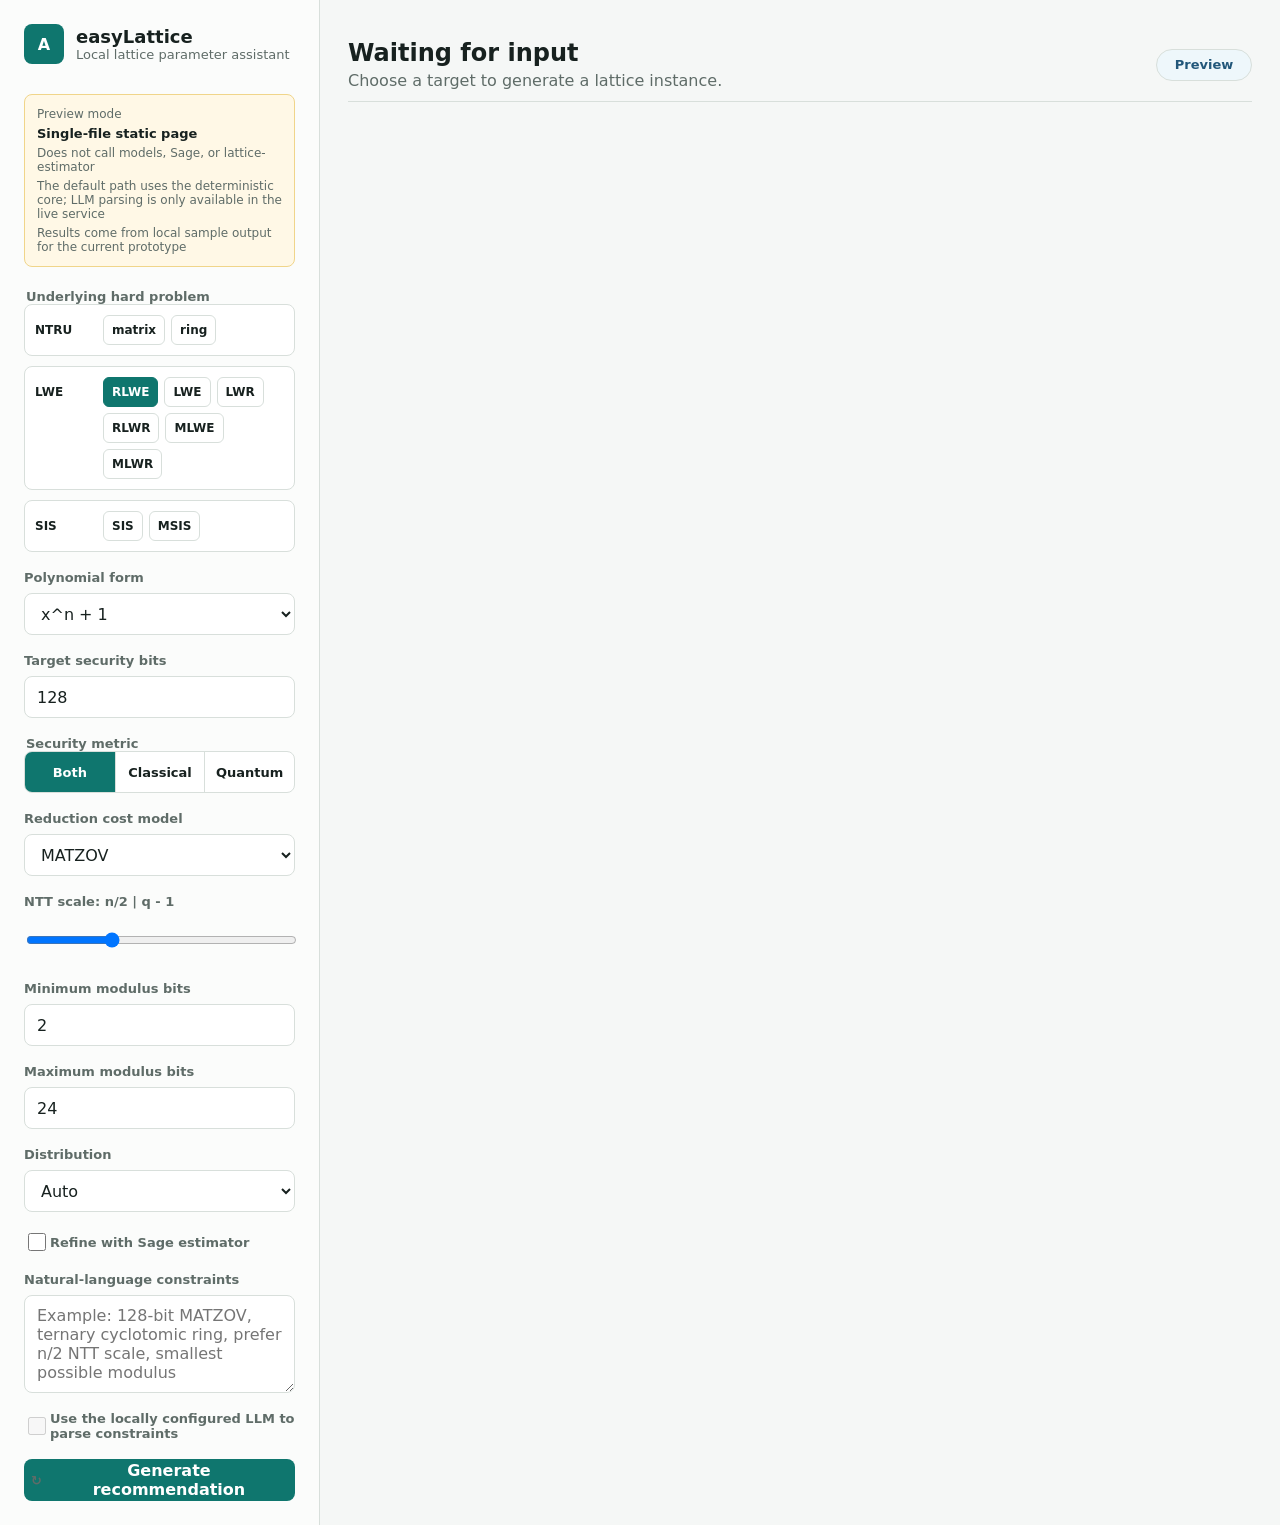
==== index.html @ e7151981 "Prepare easyLattice public site" ====
<!doctype html>
<html lang="en">
  <head>
    <meta charset="utf-8" />
    <meta name="viewport" content="width=device-width, initial-scale=1" />
    <meta http-equiv="refresh" content="0; url=static/preview.html" />
    <title>easyLattice</title>
    <style>
      body {
        margin: 0;
        min-height: 100vh;
        display: grid;
        place-items: center;
        color: #17211f;
        background: #f5f7f6;
        font-family: Inter, ui-sans-serif, system-ui, -apple-system, BlinkMacSystemFont, "Segoe UI", sans-serif;
      }

      a {
        color: #0f766e;
        font-weight: 700;
      }
    </style>
  </head>
  <body>
    <main>
      <p>Opening <a href="static/preview.html">easyLattice preview</a>.</p>
    </main>
  </body>
</html>
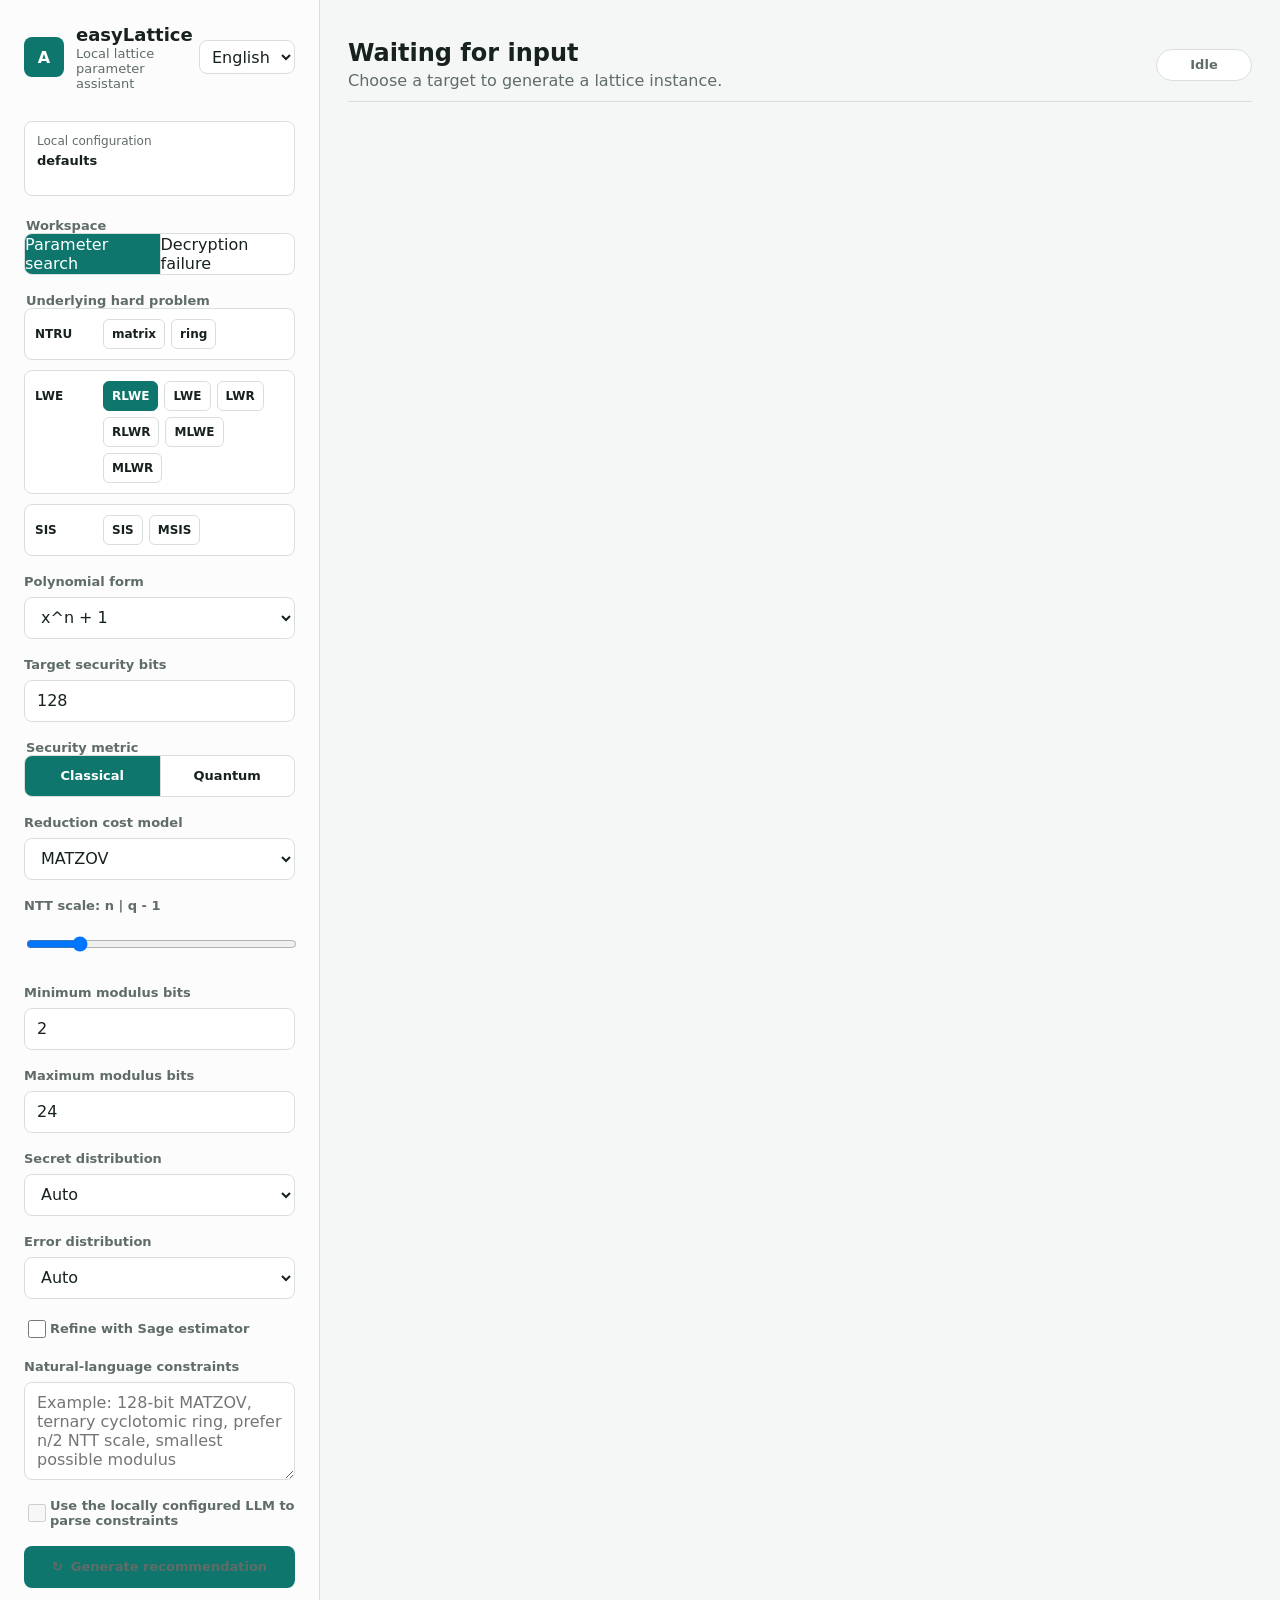
==== commit b3cc907c: "Add local runner companion" ====
--- a/index.html
+++ b/index.html
@@ -3,7 +3,7 @@
   <head>
     <meta charset="utf-8" />
     <meta name="viewport" content="width=device-width, initial-scale=1" />
-    <meta http-equiv="refresh" content="0; url=static/preview.html" />
+    <meta http-equiv="refresh" content="0; url=static/index.html" />
     <title>easyLattice</title>
     <style>
       body {
@@ -24,7 +24,7 @@
   </head>
   <body>
     <main>
-      <p>Opening <a href="static/preview.html">easyLattice preview</a>.</p>
+      <p>Opening <a href="static/index.html">easyLattice</a>.</p>
     </main>
   </body>
 </html>
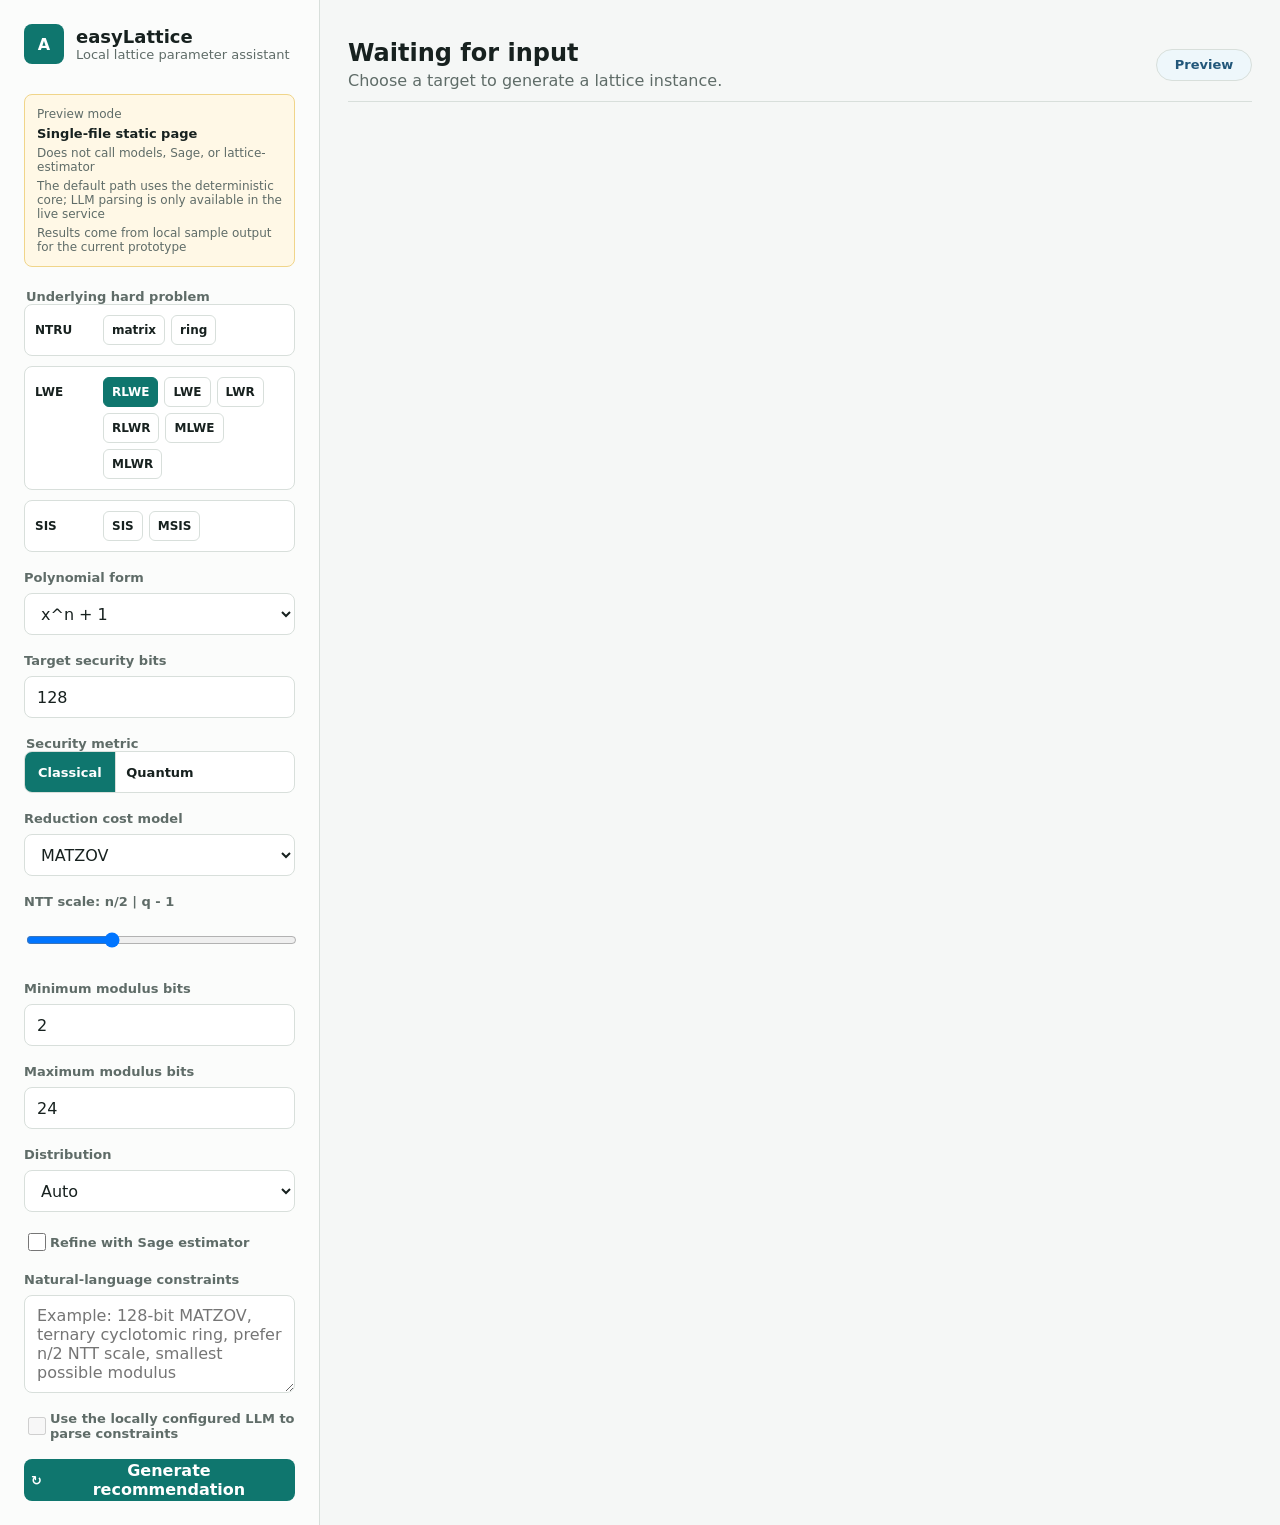
==== commit 5cf38895: "Restore local server workflow" ====
--- a/index.html
+++ b/index.html
@@ -3,7 +3,7 @@
   <head>
     <meta charset="utf-8" />
     <meta name="viewport" content="width=device-width, initial-scale=1" />
-    <meta http-equiv="refresh" content="0; url=static/index.html" />
+    <meta http-equiv="refresh" content="0; url=static/preview.html" />
     <title>easyLattice</title>
     <style>
       body {
@@ -24,7 +24,7 @@
   </head>
   <body>
     <main>
-      <p>Opening <a href="static/index.html">easyLattice</a>.</p>
+      <p>Opening <a href="static/preview.html">easyLattice</a>.</p>
     </main>
   </body>
 </html>
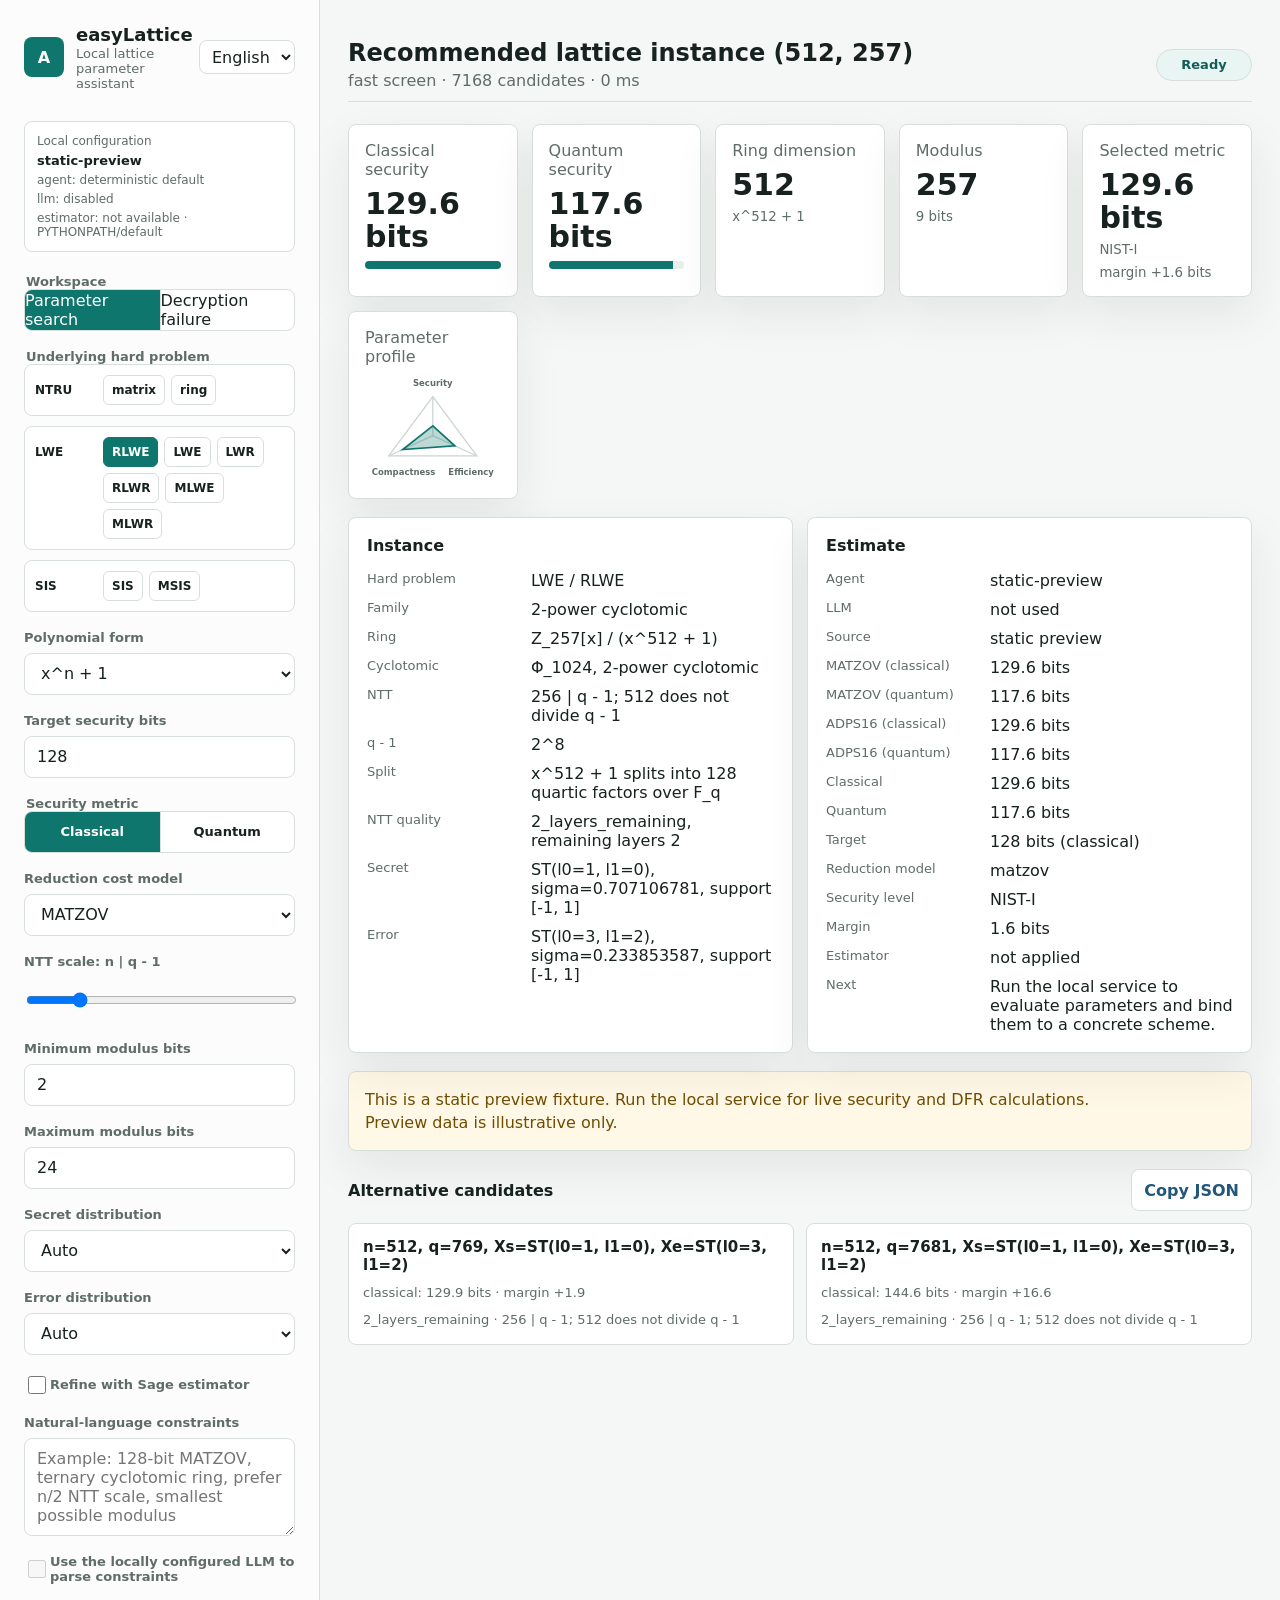
==== commit 93554e5d: "Unify preview with application UI" ====
--- a/index.html
+++ b/index.html
@@ -3,7 +3,7 @@
   <head>
     <meta charset="utf-8" />
     <meta name="viewport" content="width=device-width, initial-scale=1" />
-    <meta http-equiv="refresh" content="0; url=static/preview.html" />
+    <meta http-equiv="refresh" content="0; url=static/index.html?preview=1" />
     <title>easyLattice</title>
     <style>
       body {
@@ -24,7 +24,7 @@
   </head>
   <body>
     <main>
-      <p>Opening <a href="static/preview.html">easyLattice</a>.</p>
+      <p>Opening <a href="static/index.html?preview=1">easyLattice</a>.</p>
     </main>
   </body>
 </html>
